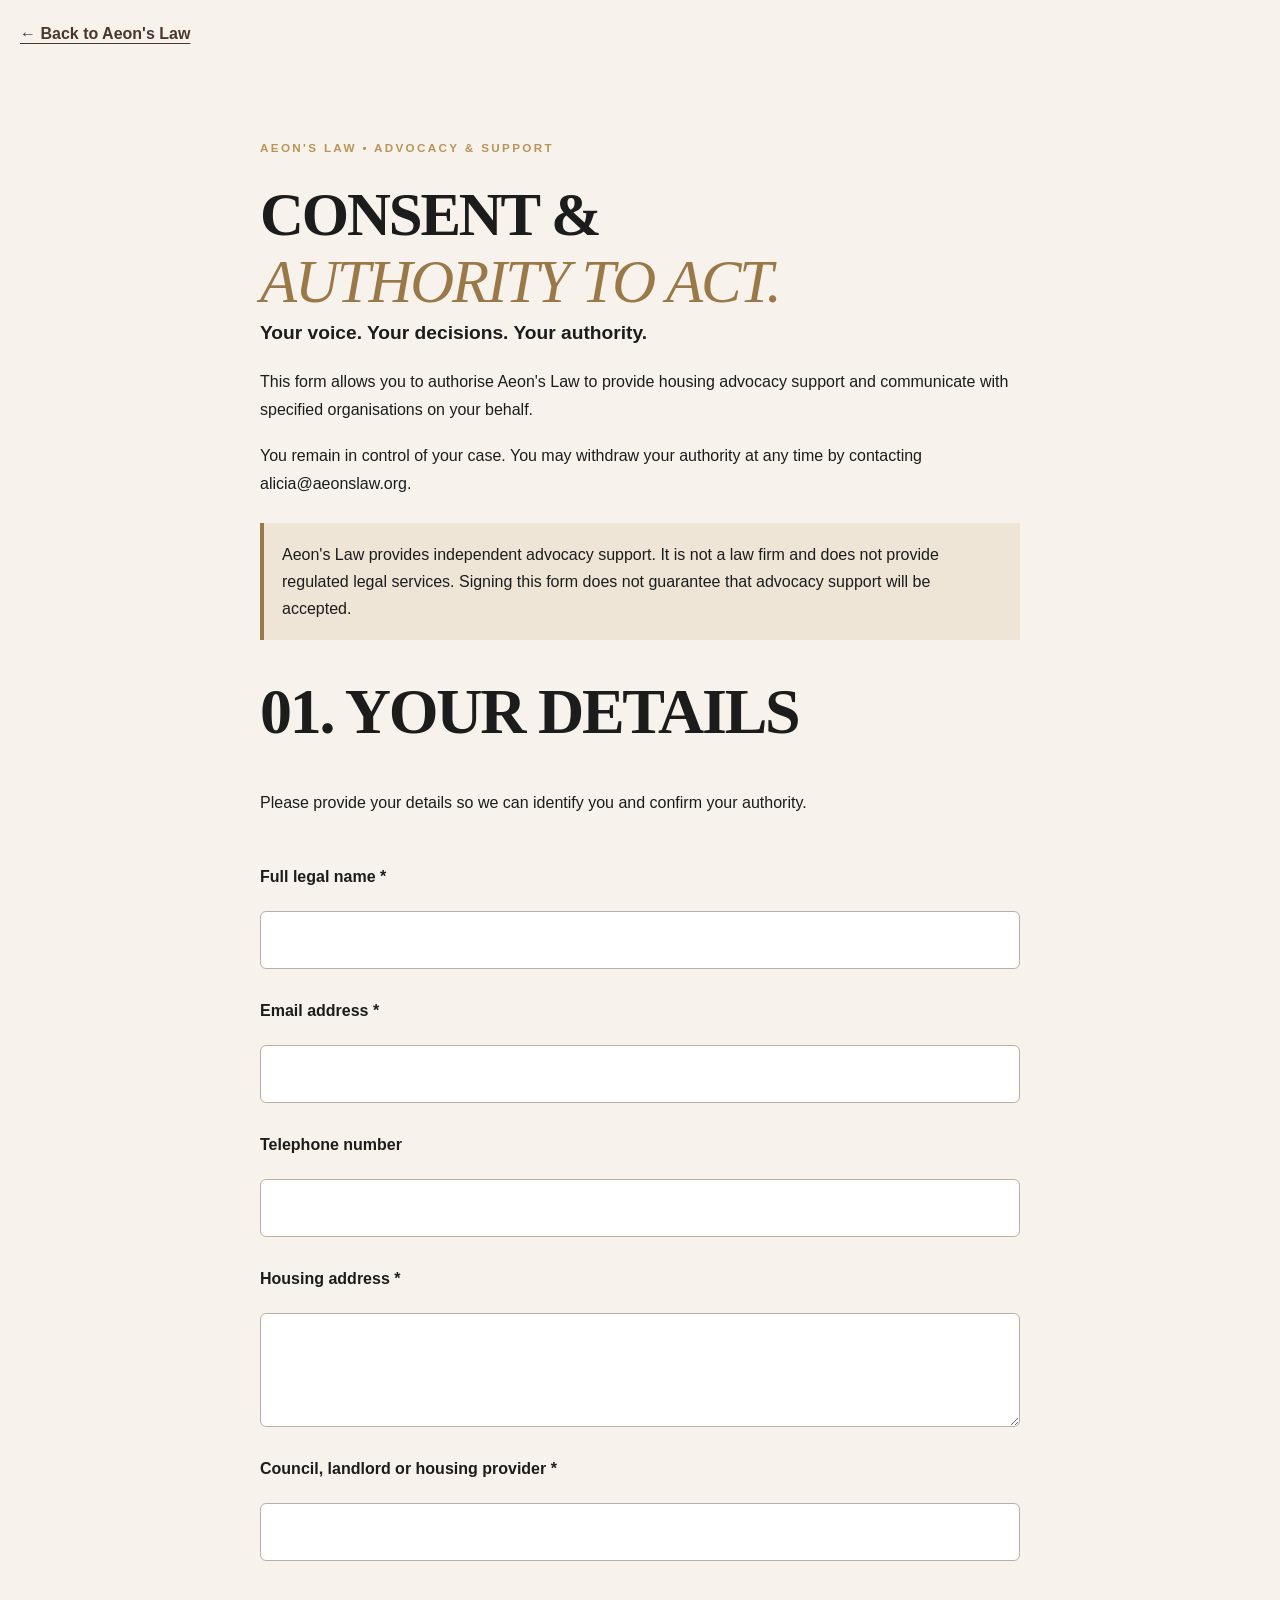
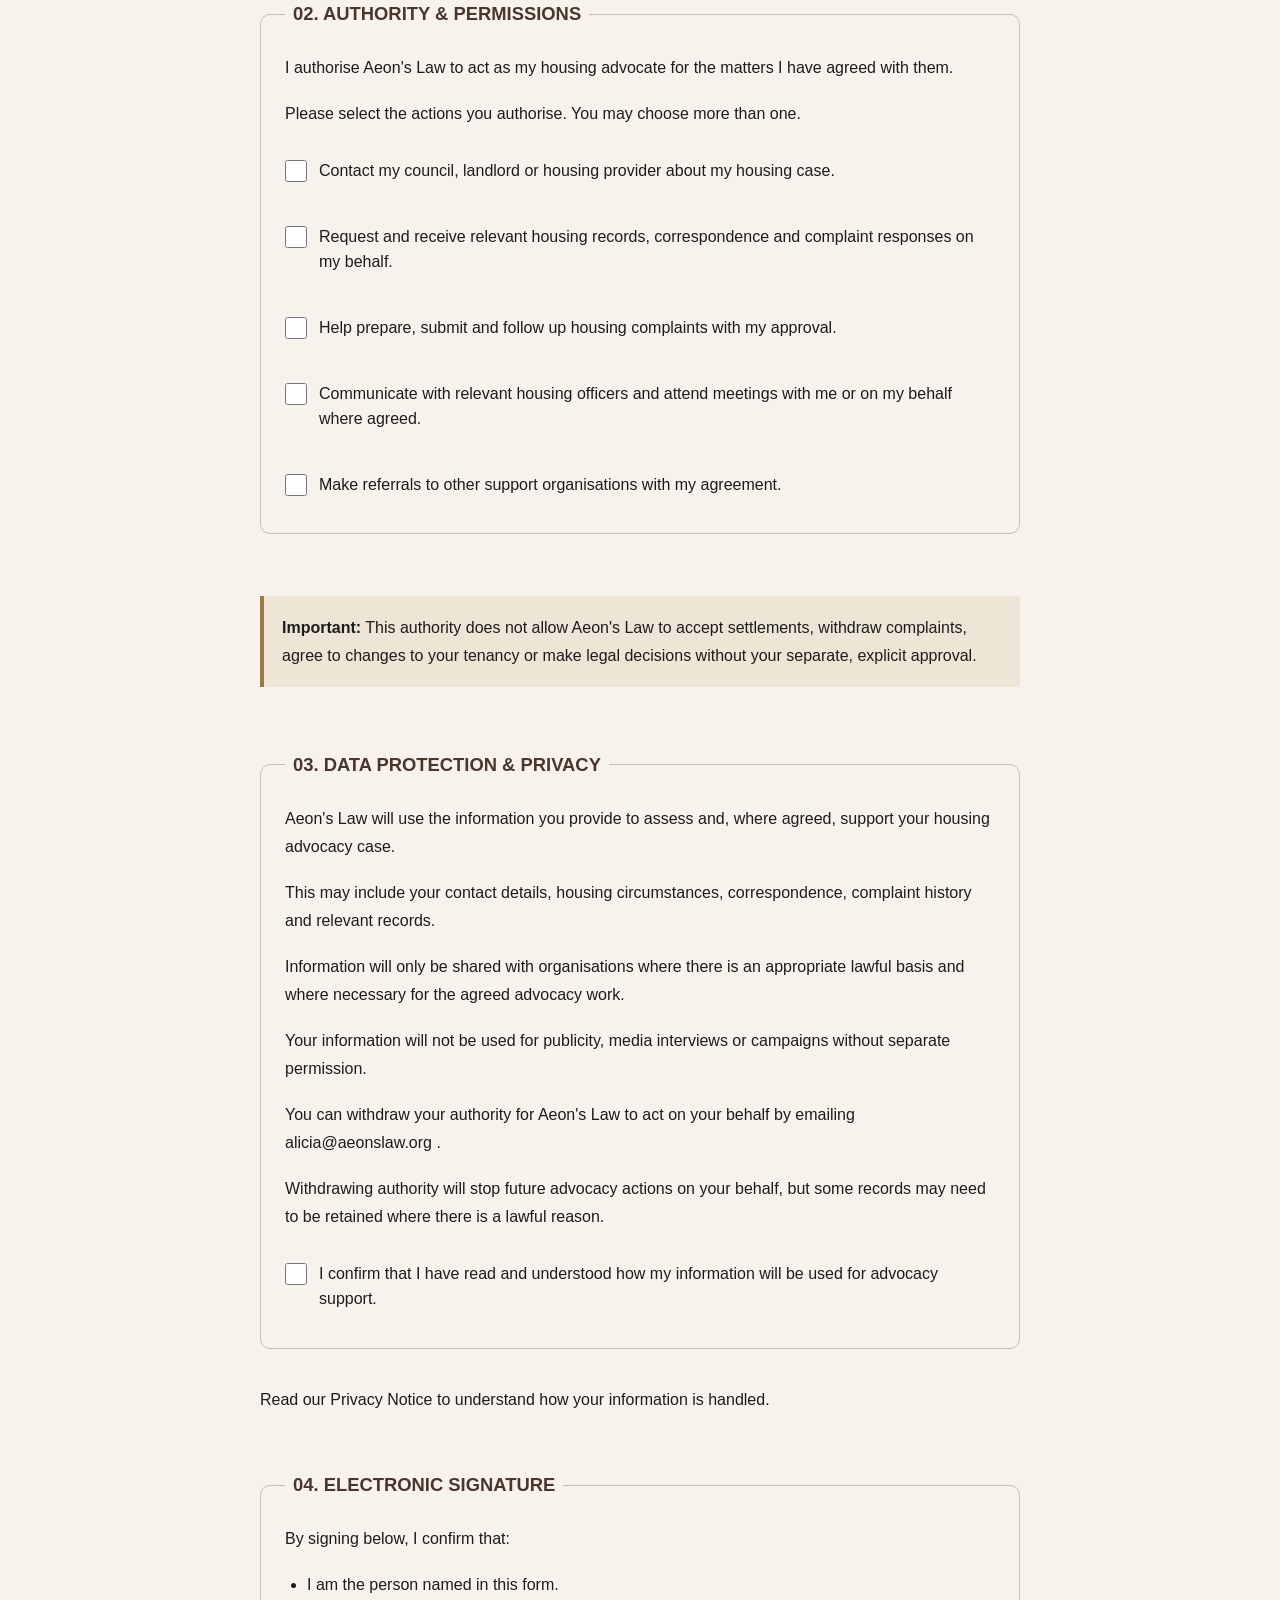
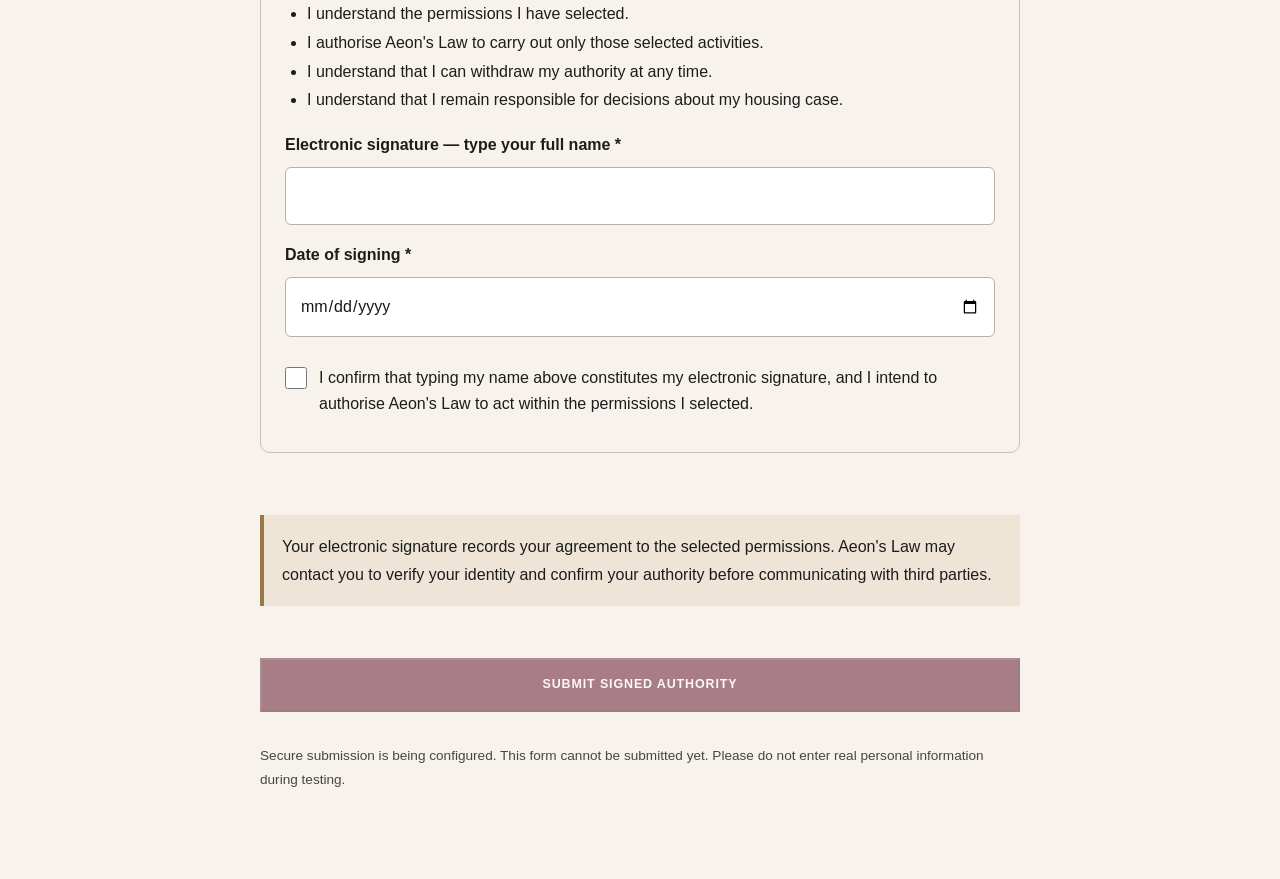
==== advocacy-consent.html @ b7aae3c2 "Add files via upload" ====
<!DOCTYPE html>
<html lang="en">
<head>
  <meta charset="UTF-8">
  <meta name="viewport"
        content="width=device-width, initial-scale=1.0">

  <title>Advocacy Consent | Aeon's Law</title>

  <link rel="stylesheet" href="style.css">
</head>

<body>

<nav class="consent-navigation">
  <a href="index.html#advocacy">
    ← Back to Aeon's Law
  </a>
</nav>

  <main class="consent-page">

    <section class="section consent-section">
      <div class="container narrow">

        <p class="eyebrow">
          AEON'S LAW • ADVOCACY & SUPPORT
        </p>

        <h1>
          CONSENT &<br>
          <em>AUTHORITY TO ACT.</em>
        </h1>

        <p class="consent-intro">
          Your voice. Your decisions. Your authority.
        </p>

        <p>
          This form allows you to authorise
          Aeon's Law to provide housing advocacy
          support and communicate with specified
          organisations on your behalf.
        </p>

        <p>
          You remain in control of your case.
          You may withdraw your authority at
          any time by contacting
          alicia@aeonslaw.org.
        </p>

        <p class="consent-notice">
          Aeon's Law provides independent advocacy
          support. It is not a law firm and does
          not provide regulated legal services.
          Signing this form does not guarantee
          that advocacy support will be accepted.
        </p>

        
<!-- ADVOCACY CONSENT FORM -->
<form
  class="advocacy-application consent-form"
  id="advocacy-consent-form"
  action="https://formspree.io/f/xoeeoale"
  method="POST"
>


  <h2>01. YOUR DETAILS</h2>

  <p>
    Please provide your details so we can
    identify you and confirm your authority.
  </p>

  <label for="resident-name">
    Full legal name *
  </label>
  <input
    type="text"
    id="resident-name"
    name="residentName"
    autocomplete="name"
    required
  >

  <label for="resident-email">
    Email address *
  </label>
  <input
    type="email"
    id="resident-email"
    name="residentEmail"
    autocomplete="email"
    required
  >

  <label for="resident-phone">
    Telephone number
  </label>
  <input
    type="tel"
    id="resident-phone"
    name="residentPhone"
    autocomplete="tel"
  >

  <label for="resident-address">
    Housing address *
  </label>
  <textarea
    id="resident-address"
    name="residentAddress"
    rows="3"
    autocomplete="street-address"
    required
  ></textarea>

  <label for="housing-organisation">
    Council, landlord or housing provider *
  </label>
  <input
    type="text"
    id="housing-organisation"
    name="housingOrganisation"
    required
  >

  
<!-- AUTHORITY AND PERMISSIONS -->

<fieldset class="consent-permissions">
  <legend>02. AUTHORITY & PERMISSIONS</legend>

  <p>
    I authorise Aeon's Law to act as my
    housing advocate for the matters I have
    agreed with them.
  </p>

  <p>
    Please select the actions you authorise.
    You may choose more than one.
  </p>

  <label class="consent-label">
    <input type="checkbox"
           name="permissions"
           value="contact">
    Contact my council, landlord or housing
    provider about my housing case.
  </label>

  <label class="consent-label">
    <input type="checkbox"
           name="permissions"
           value="records">
    Request and receive relevant housing
    records, correspondence and complaint
    responses on my behalf.
  </label>

  <label class="consent-label">
    <input type="checkbox"
           name="permissions"
           value="complaints">
    Help prepare, submit and follow up
    housing complaints with my approval.
  </label>

  <label class="consent-label">
    <input type="checkbox"
           name="permissions"
           value="meetings">
    Communicate with relevant housing
    officers and attend meetings with me
    or on my behalf where agreed.
  </label>

  <label class="consent-label">
    <input type="checkbox"
           name="permissions"
           value="referrals">
    Make referrals to other support
    organisations with my agreement.
  </label>
</fieldset>

<p class="consent-notice">
  <strong>Important:</strong> This authority does
  not allow Aeon's Law to accept settlements,
  withdraw complaints, agree to changes to
  your tenancy or make legal decisions
  without your separate, explicit approval.
</p>


<!-- DATA PROTECTION -->

<fieldset class="consent-data">
  <legend>03. DATA PROTECTION & PRIVACY</legend>

  <p>
    Aeon's Law will use the information you
    provide to assess and, where agreed,
    support your housing advocacy case.
  </p>

  <p>
    This may include your contact details,
    housing circumstances, correspondence,
    complaint history and relevant records.
  </p>

  <p>
    Information will only be shared with
    organisations where there is an
    appropriate lawful basis and where
    necessary for the agreed advocacy work.
  </p>

  <p>
    Your information will not be used for
    publicity, media interviews or campaigns
    without separate permission.
  </p>

  <p>
    You can withdraw your authority for
    Aeon's Law to act on your behalf by
    emailing
    <a href="mailto:alicia@aeonslaw.org">
      alicia@aeonslaw.org
    </a>.
  </p>

  <p>
    Withdrawing authority will stop future
    advocacy actions on your behalf, but
    some records may need to be retained
    where there is a lawful reason.
  </p>

  <label class="consent-label">
    <input
      type="checkbox"
      name="privacyAcknowledgement"
      value="yes"
      required
    >
    I confirm that I have read and
    understood how my information will
    be used for advocacy support.
  </label>

</fieldset>

<p>
  Read our
  <a href="privacy.html">Privacy Notice</a>
  to understand how your information
  is handled.
</p>
<!-- ELECTRONIC SIGNATURE -->

<fieldset class="consent-signature">
  <legend>04. ELECTRONIC SIGNATURE</legend>

  <p>
    By signing below, I confirm that:
  </p>

  <ul>
    <li>I am the person named in this form.</li>
    <li>I understand the permissions I have selected.</li>
    <li>I authorise Aeon's Law to carry out
        only those selected activities.</li>
    <li>I understand that I can withdraw
        my authority at any time.</li>
    <li>I understand that I remain responsible
        for decisions about my housing case.</li>
  </ul>

  <label for="signature-name">
    Electronic signature — type your full name *
  </label>

  <input
    type="text"
    id="signature-name"
    name="electronicSignature"
    autocomplete="name"
    required
  >

  <label for="signature-date">
    Date of signing *
  </label>

  <input
    type="date"
    id="signature-date"
    name="signatureDate"
    required
  >

  <label class="consent-label">
    <input
      type="checkbox"
      name="signatureDeclaration"
      value="agreed"
      required
    >
    I confirm that typing my name above
    constitutes my electronic signature,
    and I intend to authorise Aeon's Law
    to act within the permissions I selected.
  </label>

  <input
    type="hidden"
    name="consentVersion"
    value="1.0"
  >

</fieldset>

<p class="consent-notice">
  Your electronic signature records your
  agreement to the selected permissions.
  Aeon's Law may contact you to verify
  your identity and confirm your authority
  before communicating with third parties.
</p>

<button
  type="submit"
  class="button button-primary"
  disabled
>
  SUBMIT SIGNED AUTHORITY
</button>

<p class="small-note">
  Secure submission is being configured.
  This form cannot be submitted yet.
  Please do not enter real personal
  information during testing.
</p>




</form>


      </div>
    </section>

  </main>

</body>
</html>
---- style.css ----
/* AEON'S LAW — COMPLETE STYLESHEET */

:root {
  --black: #171717;
  --charcoal: #262322;
  --burgundy: #681e35;
  --burgundy-dark: #421324;
  --gold: #b99459;
  --cream: #faf6f0;
  --ivory: #fffaf5;
  --beige: #eee5da;
  --white: #ffffff;
  --grey: #68615d;
  --serif: Georgia, "Times New Roman", serif;
  --sans: Arial, Helvetica, sans-serif;
  --container: 1200px;
}

* { margin: 0; padding: 0; box-sizing: border-box; }

html {
  scroll-behavior: smooth;
  scroll-padding-top: 85px;
}

body {
  background: var(--ivory);
  color: var(--black);
  font-family: var(--sans);
  font-size: 16px;
  line-height: 1.75;
  overflow-x: hidden;
}

img { display: block; max-width: 100%; height: auto; }
a { color: inherit; text-decoration: none; }
button { font: inherit; }

h1, h2, h3, blockquote {
  font-family: var(--serif);
  line-height: 1.15;
}

h1, h2 { letter-spacing: -0.035em; }

h2 {
  font-size: clamp(2.3rem, 5vw, 4.7rem);
  margin-bottom: 28px;
}

h3 { font-size: clamp(1.4rem, 2vw, 1.9rem); }

h1 em, h2 em {
  color: var(--burgundy);
  font-weight: 400;
}

p { margin-bottom: 18px; }

::selection { background: var(--burgundy); color: white; }

:focus-visible {
  outline: 3px solid var(--gold);
  outline-offset: 4px;
}

.skip-link {
  position: absolute;
  top: -100px;
  left: 20px;
  z-index: 9999;
  background: white;
  color: black;
  padding: 12px 20px;
}

.skip-link:focus { top: 10px; }

.container {
  width: min(90%, var(--container));
  margin-inline: auto;
}

.narrow { max-width: 800px; }
.section { padding: 110px 0; }

.section-intro {
  max-width: 760px;
  font-size: 1.12rem;
  line-height: 1.9;
  margin-bottom: 45px;
}

.eyebrow {
  font-family: var(--sans);
  font-size: 0.73rem;
  font-weight: 700;
  letter-spacing: 0.2em;
  text-transform: uppercase;
  color: var(--gold);
  margin-bottom: 24px;
}

.eyebrow.dark { color: var(--burgundy); }

.small-note {
  font-size: 0.85rem;
  opacity: 0.8;
  margin-top: 20px;
}

/* NAVIGATION */

.site-header {
  position: sticky;
  top: 0;
  z-index: 1000;
  background: var(--black);
  color: white;
  border-bottom: 1px solid rgba(255,255,255,0.12);
}

.nav {
  min-height: 82px;
  display: flex;
  align-items: center;
  justify-content: space-between;
  gap: 30px;
}

.nav-brand {
  font-family: var(--serif);
  font-size: 1.5rem;
  font-weight: 700;
  white-space: nowrap;
  color: white;
}

.nav-brand:hover { color: var(--gold); }

.nav-links {
  display: flex;
  align-items: center;
  gap: 23px;
}

.nav-links a {
  font-size: 0.77rem;
  font-weight: 600;
  letter-spacing: 0.035em;
}

.nav-links a:hover { color: var(--gold); }

.nav-links .nav-contact {
  background: var(--burgundy);
  color: white;
  padding: 12px 17px;
}

.menu-toggle {
  display: none;
  border: 1px solid rgba(255,255,255,0.4);
  background: transparent;
  color: white;
  padding: 9px 16px;
  cursor: pointer;
}

/* BUTTONS */

.button-row {
  display: flex;
  flex-wrap: wrap;
  gap: 14px;
  align-items: center;
  margin-top: 30px;
}

.button {
  display: inline-flex;
  align-items: center;
  justify-content: center;
  text-align: center;
  min-height: 49px;
  padding: 15px 25px;
  font-size: 0.78rem;
  font-weight: 700;
  letter-spacing: 0.07em;
  text-transform: uppercase;
  line-height: 1.5;
  transition: background .25s, color .25s, transform .25s;
}

.button:hover { transform: translateY(-2px); }
.button-primary { background: var(--burgundy); color: white; }
.button-primary:hover { background: var(--burgundy-dark); }
.button-outline { border: 1px solid white; color: white; }
.button-outline:hover { background: white; color: var(--black); }
.button-dark { background: var(--black); color: white; }
.button-dark:hover { background: var(--burgundy); }

.text-link {
  display: inline-block;
  color: var(--burgundy);
  border-bottom: 1px solid currentColor;
  font-weight: 700;
  padding-bottom: 4px;
  margin-top: 15px;
}

/* HERO */

.hero {
  position: relative;
  min-height: calc(100svh - 82px);
  display: flex;
  align-items: center;
  isolation: isolate;
  overflow: hidden;
  background: var(--black);
  color: white;
}

.hero-image {
  position: absolute;
  inset: 0;
  z-index: -3;
  background-image: url("./images/SHELTER_WINTER_CAMPAIGN_2026_11.jpeg");
  background-position: center 38%;
  background-size: cover;
  background-repeat: no-repeat;
}

.hero-overlay {
  position: absolute;
  inset: 0;
  z-index: -2;
  background: linear-gradient(90deg,
    rgba(0,0,0,.88),
    rgba(0,0,0,.73) 40%,
    rgba(0,0,0,.35));
}

.hero-content {
  position: relative;
  padding-top: 90px;
  padding-bottom: 110px;
}

.hero h1 {
  font-size: clamp(3.2rem, 8vw, 7.7rem);
  max-width: 1050px;
  line-height: .99;
  margin-bottom: 32px;
}

.hero h1 em { color: #e1b9c6; }

.hero-subtitle {
  max-width: 570px;
  font-size: 1.07rem;
  line-height: 1.8;
  color: rgba(255,255,255,.91);
}

.hero-bottom {
  position: absolute;
  bottom: 0;
  left: 0;
  right: 0;
  padding: 17px 5%;
  background: rgba(0,0,0,.42);
  border-top: 1px solid rgba(255,255,255,.18);
  text-align: center;
  font-size: .67rem;
  letter-spacing: .2em;
  font-weight: 700;
}

/* STATEMENT */

.statement-section {
  padding: 125px 0;
  text-align: center;
  background: var(--beige);
}

.statement-section h2 {
  font-size: clamp(2.6rem, 6vw, 5.7rem);
}

.statement-section p:last-child {
  max-width: 650px;
  margin: 0 auto;
  font-size: 1.12rem;
}

/* SPLIT SECTIONS */

.split-section {
  display: grid;
  grid-template-columns: 1fr 1fr;
  align-items: center;
  gap: clamp(35px, 6vw, 95px);
}

.image-column img {
  width: 100%;
  height: 620px;
  object-fit: cover;
}

#story .image-column img {
  object-fit: contain;
  background: var(--beige);
}

.content-column p { max-width: 570px; }
.content-column h2 { margin-bottom: 35px; }

/* JOURNEY */

.family-section { background: var(--cream); }

.journey-gallery {
  display: grid;
  grid-template-columns: 1fr 1fr;
  gap: 25px;
  margin-top: 45px;
}

.journey-photo img {
  width: 100%;
  height: 420px;
  object-fit: cover;
}

.journey-photo figcaption,
.alison-grid figcaption {
  font-size: .8rem;
  color: var(--grey);
  padding-top: 13px;
}

/* MISSION */

.mission-section {
  background: var(--black);
  color: white;
}

.mission-section h2 em { color: #d8a5b4; }

.mission-intro {
  max-width: 760px;
  font-size: 1.13rem;
  color: rgba(255,255,255,.83);
}

.three-grid {
  display: grid;
  grid-template-columns: repeat(3, 1fr);
  gap: 22px;
  margin-top: 55px;
}

.mission-card {
  padding: 38px 30px;
  background: #242020;
  border-top: 3px solid var(--gold);
  min-height: 285px;
}

.mission-card span {
  display: block;
  color: var(--gold);
  font-size: .72rem;
  letter-spacing: .15em;
  margin-bottom: 27px;
}

.mission-card h3 { margin-bottom: 20px; }

.mission-card p {
  color: rgba(255,255,255,.77);
  font-size: .96rem;
}

/* PRIORITIES */

.priority-list {
  margin-top: 55px;
  border-top: 1px solid #d8d0c9;
}

.priority {
  display: grid;
  grid-template-columns: 95px 1fr;
  gap: 30px;
  padding: 30px 0;
  border-bottom: 1px solid #d8d0c9;
}

.priority > span {
  font-family: var(--serif);
  font-size: 2.7rem;
  color: var(--burgundy);
  line-height: 1;
}

.priority h3 { margin-bottom: 12px; }

.priority p {
  max-width: 730px;
  margin-bottom: 0;
  color: var(--grey);
}

/* PARLIAMENT */

.parliament-section {
  background: var(--burgundy-dark);
  color: white;
}

.parliament-section h2 em { color: #e3b7c6; }

.parliament-section .content-column p {
  color: rgba(255,255,255,.86);
}

.parliament-visual {
  min-height: 350px;
  display: flex;
  align-items: center;
  justify-content: center;
  background: transparent;
}

.parliament-visual img {
  width: 100%;
  max-width: 390px;
  height: auto;
  object-fit: contain;
  mix-blend-mode: normal;
}

/* CAMPAIGNS */

.campaign-section { background: var(--cream); }

.campaign-grid {
  display: grid;
  grid-template-columns: repeat(2, 1fr);
  gap: 28px;
}

.campaign-card {
  background: white;
  overflow: hidden;
}

.campaign-card > img {
  width: 100%;
  height: 350px;
  object-fit: cover;
}

.campaign-card > div { padding: 32px; }
.campaign-card h3 { margin-bottom: 17px; }

.campaign-card a {
  display: inline-block;
  color: var(--burgundy);
  font-weight: 700;
  border-bottom: 1px solid currentColor;
  margin-top: 12px;
}

/* SHELTER WINTER */

.winter-section {
  background: var(--black);
  color: white;
}

.winter-section h2 em { color: #d8a5b4; }

.winter-intro {
  max-width: 760px;
  color: rgba(255,255,255,.85);
  font-size: 1.1rem;
}

.winter-gallery {
  display: grid;
  grid-template-columns: repeat(3, minmax(0, 1fr));
  gap: 14px;
  margin-top: 55px;
}

.winter-photo {
  aspect-ratio: 4 / 5;
  overflow: hidden;
  background: #332e2c;
}

.winter-photo img {
  width: 100%;
  height: 100%;
  object-fit: cover;
  object-position: center;
  transition: transform .5s ease;
}

.winter-photo:hover img { transform: scale(1.035); }

.photo-credit {
  margin-top: 20px;
  font-size: .8rem;
  color: rgba(255,255,255,.65);
}

/* FAMILY */

.family-grid {
  display: grid;
  grid-template-columns: 1.15fr .85fr;
  gap: 60px;
  align-items: center;
  margin-top: 45px;
}

.family-grid > img {
  width: 100%;
  height: 570px;
  object-fit: cover;
  object-position: center top;
}

.family-quote blockquote {
  font-size: clamp(1.8rem, 3vw, 3rem);
  color: var(--burgundy);
  line-height: 1.35;
  margin-bottom: 35px;
}

.family-quote p { color: var(--grey); }

/* MURAL AND FOUNDER */

.mural-section { background: var(--beige); }
.mural-section .image-column img { object-position: center top; }
.founder-section { background: var(--ivory); }
.founder-section .image-column img { object-position: center 25%; }

/* ALISON */

.alison-section { background: var(--cream); }

.alison-grid {
  display: grid;
  grid-template-columns: 1fr 1fr;
  gap: 25px;
  margin: 45px 0 35px;
}

.alison-grid img {
  width: 100%;
  height: 430px;
  object-fit: cover;
  background: var(--beige);
}

/* ITV */

.itv-section { background: var(--beige); }

.itv-video {
  width: 100%;
  max-width: 950px;
  margin: 35px auto;
  background: #111;
  overflow: hidden;
}

.itv-video video {
  display: block;
  width: 100%;
  aspect-ratio: 16 / 9;
  height: auto;
  object-fit: contain;
  background: #111;
}

/* MEDIA */

.media-grid {
  display: grid;
  grid-template-columns: repeat(3, minmax(0, 1fr));
  gap: 20px;
  margin-top: 45px;
}

.media-grid a {
  display: block;
  background: var(--cream);
  padding: 35px 27px;
  border-top: 3px solid var(--burgundy);
  transition: transform .25s, background .25s;
}

.media-grid a:hover {
  background: var(--beige);
  transform: translateY(-4px);
}

.media-grid span {
  display: block;
  color: var(--burgundy);
  font-size: .72rem;
  font-weight: 700;
  letter-spacing: .15em;
  margin-bottom: 24px;
}

.media-grid h3 {
  font-size: 1.45rem;
  margin-bottom: 25px;
}

.media-grid p {
  font-size: .82rem;
  font-weight: 700;
  margin-bottom: 0;
}

/* PETITION */

.petition-section {
  background: var(--beige);
  text-align: center;
}

.petition-section .button { margin-top: 25px; }

/* SHOP */

.shop-section {
  background: var(--burgundy);
  color: white;
  text-align: center;
}

.shop-section h2 em { color: #e8becb; }

.shop-section p:not(.eyebrow) {
  max-width: 600px;
  margin-inline: auto;
}

.shop-section .button-primary {
  background: white;
  color: var(--burgundy);
  margin-top: 20px;
}

/* CONTACT */

.contact-section {
  background: var(--black);
  color: white;
  text-align: center;
}

.contact-section h2 em { color: #e8becb; }

.contact-section p:not(.eyebrow) {
  max-width: 650px;
  margin-inline: auto;
}

.contact-email {
  margin-top: 25px;
  color: var(--gold);
  overflow-wrap: anywhere;
}

.contact-section .button-row {
  justify-content: center;
}

.contact-section .text-link {
  color: white;
  border-color: var(--gold);
}

/* FOOTER */

.site-footer {
  background: #101010;
  color: white;
  padding-top: 75px;
}

.footer-grid {
  display: grid;
  grid-template-columns: 2fr 1fr 1fr;
  gap: 60px;
  padding-bottom: 65px;
}

.footer-brand h2 {
  font-size: 2rem;
  margin-bottom: 20px;
}

.footer-brand p {
  color: rgba(255,255,255,.65);
  font-size: .9rem;
}

.footer-links {
  display: flex;
  flex-direction: column;
  align-items: flex-start;
  gap: 12px;
}

.footer-links h3 {
  font-family: var(--sans);
  font-size: .8rem;
  text-transform: uppercase;
  letter-spacing: .14em;
  color: var(--gold);
  margin-bottom: 10px;
}

.footer-links a {
  font-size: .9rem;
  color: rgba(255,255,255,.75);
}

.footer-links a:hover { color: var(--gold); }

.footer-bottom {
  display: flex;
  justify-content: space-between;
  gap: 25px;
  padding-top: 25px;
  padding-bottom: 25px;
  border-top: 1px solid rgba(255,255,255,.15);
}

.footer-bottom p {
  font-size: .78rem;
  color: rgba(255,255,255,.6);
  margin-bottom: 0;
}

/* TABLET */

@media (max-width: 1000px) {
  .nav { min-height: 72px; }
  .menu-toggle { display: block; }

  .nav-links {
    display: none;
    position: absolute;
    top: 100%;
    left: 0;
    right: 0;
    background: var(--black);
    flex-direction: column;
    align-items: stretch;
    gap: 0;
    padding: 15px 5% 25px;
    border-top: 1px solid rgba(255,255,255,.15);
  }

  .nav-links.open { display: flex; }

  .nav-links a {
    padding: 14px 5px;
    border-bottom: 1px solid rgba(255,255,255,.1);
  }

  .split-section { gap: 40px; }
  .image-column img { height: 510px; }
  .three-grid { gap: 14px; }
  .mission-card { padding: 28px 22px; }
  .family-grid { gap: 35px; }
  .media-grid { grid-template-columns: repeat(2, 1fr); }
}

/* MOBILE */

@media (max-width: 700px) {
  html { scroll-padding-top: 70px; }
  .section { padding: 70px 0; }

  h2 {
    font-size: clamp(2rem, 9vw, 3.2rem);
    overflow-wrap: break-word;
  }

  .nav-brand { font-size: 1.3rem; }

  .hero { min-height: calc(100svh - 72px); }
  .hero-image { background-position: 58% center; }

  .hero-overlay {
    background: linear-gradient(180deg,
      rgba(0,0,0,.55),
      rgba(0,0,0,.72) 45%,
      rgba(0,0,0,.91));
  }

  .hero-content {
    padding-top: 85px;
    padding-bottom: 105px;
  }

  .hero h1 {
    font-size: clamp(2.8rem, 12vw, 5rem);
    line-height: 1.02;
  }

  .hero-subtitle { font-size: .95rem; }

  .hero-bottom {
    font-size: .56rem;
    letter-spacing: .1em;
    padding: 15px;
  }

  .statement-section { padding: 80px 0; }
  .statement-section h2 { font-size: clamp(2.1rem, 9vw, 3.5rem); }

  .split-section { grid-template-columns: 1fr; gap: 35px; }

  .image-column img {
    height: auto;
    max-height: 580px;
  }

  .journey-gallery { grid-template-columns: 1fr; gap: 30px; }
  .journey-photo img { height: auto; max-height: 480px; }

  .three-grid { grid-template-columns: 1fr; gap: 15px; }
  .mission-card { min-height: auto; padding: 30px; }

  .priority { grid-template-columns: 50px 1fr; gap: 15px; }
  .priority > span { font-size: 1.9rem; }
  .priority h3 { font-size: 1.3rem; }

  .campaign-grid { grid-template-columns: 1fr; }
  .campaign-card > img { height: 300px; }

  .winter-gallery {
    grid-template-columns: repeat(2, minmax(0, 1fr));
    gap: 10px;
  }

  .family-grid { grid-template-columns: 1fr; gap: 30px; }
  .family-grid > img { height: auto; max-height: 550px; }

  .alison-grid { grid-template-columns: 1fr; }
  .alison-grid img { height: auto; max-height: 520px; }

  .media-grid { grid-template-columns: 1fr; }

  .footer-grid { grid-template-columns: 1fr; gap: 35px; }
  .footer-bottom { flex-direction: column; gap: 10px; }

  .button-row { align-items: stretch; }
  .button { width: 100%; }

  .eyebrow { font-size: .66rem; letter-spacing: .14em; }
}

@media (max-width: 380px) {
  .hero h1 { font-size: 2.55rem; }
  .nav-brand { font-size: 1.1rem; }
  .winter-gallery { grid-template-columns: 1fr; }
}

@media (prefers-reduced-motion: reduce) {
  html { scroll-behavior: auto; }

  *, *::before, *::after {
    transition-duration: .01ms !important;
    animation-duration: .01ms !important;
  }
}

/* SHELTER WALK FOR HOME */

.walk-section {
  background: #171717;
  color: #ffffff;
  text-align: center;
  padding: 90px 20px;
}

.walk-section h2 {
  font-size: clamp(2rem, 5vw, 3.5rem);
  line-height: 1.15;
  margin-bottom: 30px;
}

.walk-section h2 em {
  color: #e9c9a4;
}

.walk-section p {
  max-width: 680px;
  margin: 0 auto 22px;
  line-height: 1.8;
}

.walk-section .button-row {
  justify-content: center;
  margin-top: 35px;
}

.walk-section .small-note {
  margin-top: 20px;
  font-size: 0.85rem;
  opacity: 0.75;
}

/* WALK FOR HOME IMAGES */

.walk-gallery {
  display: grid;
  grid-template-columns: repeat(2, minmax(0, 1fr));
  gap: 20px;
  margin-bottom: 40px;
}

.walk-gallery img {
  width: 100%;
  height: 240px;
  object-fit: contain;
  border-radius: 8px;
}

@media (max-width: 600px) {
  .walk-gallery {
    grid-template-columns: 1fr;
  }

  .walk-gallery img {
    height: auto;
  }
}


/* ADVOCACY AND SUPPORT */

.advocacy-section {
  background: #171717;
  color: #ffffff;
  padding: 90px 20px;
}

.advocacy-section h2 em {
  color: #d9be91;
}

.advocacy-intro {
  max-width: 720px;
  line-height: 1.8;
  margin-bottom: 35px;
}

.advocacy-grid {
  display: grid;
  grid-template-columns: repeat(2, minmax(0, 1fr));
  gap: 24px;
  margin: 35px 0;
}

.advocacy-card {
  padding: 30px;
  border: 1px solid #66583f;
  border-radius: 8px;
  background: #222222;
}

.advocacy-card span {
  color: #d9be91;
  font-size: 0.8rem;
  letter-spacing: 1px;
}

.advocacy-card h3 {
  margin: 18px 0;
}

.advocacy-card p {
  line-height: 1.7;
}

.advocacy-note {
  font-size: 0.9rem;
  line-height: 1.7;
  margin-bottom: 25px;
}

@media (max-width: 650px) {
  .advocacy-grid {
    grid-template-columns: 1fr;
  }

  .advocacy-section {
    padding: 60px 20px;
  }
}

/* AEON'S LAW — ADVOCACY APPLICATION FORM */

.advocacy-form-section {
  background: #f7f3ec;
  color: #171717;
  padding: 80px 20px;
}

.advocacy-form-section h2 em {
  color: #9a7848;
}

.advocacy-application {
  display: flex;
  flex-direction: column;
  gap: 12px;
  margin-top: 35px;
}

.advocacy-application label {
  font-weight: 600;
  margin-top: 12px;
}

.advocacy-application input:not([type="checkbox"]),
.advocacy-application select,
.advocacy-application textarea {
  width: 100%;
  max-width: 100%;
  box-sizing: border-box;
  padding: 15px;
  border: 1px solid #b9b0a4;
  border-radius: 6px;
  background: #fff;
  color: #171717;
  font: inherit;
  font-size: 16px;
}

.advocacy-application textarea {
  resize: vertical;
}

.advocacy-application input:focus,
.advocacy-application select:focus,
.advocacy-application textarea:focus {
  outline: 2px solid #9a7848;
  outline-offset: 2px;
}

.advocacy-application .consent-label {
  display: flex;
  align-items: flex-start;
  gap: 12px;
  line-height: 1.6;
  font-weight: 400;
}

.advocacy-application .consent-label input {
  width: 20px;
  height: 20px;
  flex-shrink: 0;
  margin-top: 3px;
}

.advocacy-application button {
  align-self: flex-start;
  margin-top: 15px;
}

.form-guidance {
  font-size: 0.9rem;
  line-height: 1.6;
}

@media (max-width: 650px) {
  .advocacy-form-section {
    padding: 55px 18px;
  }

  .advocacy-application button {
    width: 100%;
  }
}


/* ADVOCACY FORM — MOBILE IMPROVEMENTS */

@media (max-width: 650px) {

  .advocacy-form-section .container {
    width: 100%;
    max-width: 100%;
    box-sizing: border-box;
  }

  .advocacy-form-section h2 {
    font-size: clamp(1.8rem, 8vw, 2.7rem);
    line-height: 1.12;
    overflow-wrap: break-word;
  }

  .advocacy-application {
    gap: 10px;
    width: 100%;
  }

  .advocacy-application input:not([type="checkbox"]),
  .advocacy-application select,
  .advocacy-application textarea {
    min-height: 50px;
    font-size: 16px;
    padding: 14px;
  }

  .advocacy-application textarea {
    min-height: 150px;
  }

  .advocacy-application label {
    font-size: 15px;
    line-height: 1.5;
  }

  .advocacy-application .consent-label {
    padding: 12px 0;
  }

  .advocacy-application button[type="submit"] {
    width: 100%;
    min-height: 54px;
    padding: 15px;
    font-size: 14px;
    white-space: normal;
    text-align: center;
  }
}

/* ==================================
   AEON'S LAW — CONSENT FORM
   ================================== */

.consent-page {
  background: #f7f3ec;
  color: #1c1c1c;
  min-height: 100vh;
}

.consent-section {
  padding: 70px 20px;
}

.consent-section .container {
  width: 100%;
  max-width: 760px;
  margin: 0 auto;
  box-sizing: border-box;
}

.consent-section h1 {
  font-size: clamp(2rem, 6vw, 3.8rem);
  line-height: 1.1;
  overflow-wrap: break-word;
}

.consent-section h1 em {
  color: #9a7848;
}

.consent-intro {
  font-size: 1.2rem;
  font-weight: 600;
}

.consent-notice {
  background: #eee5d7;
  border-left: 4px solid #9a7848;
  padding: 18px;
  margin: 25px 0;
  line-height: 1.7;
}

.consent-form {
  margin-top: 35px;
}

.consent-form fieldset {
  min-width: 0;
  border: 1px solid #c9bfb1;
  border-radius: 10px;
  padding: 24px;
  margin: 25px 0;
}

.consent-form legend {
  font-size: 1.15rem;
  font-weight: 700;
  padding: 0 8px;
  color: #49372c;
}

.consent-form label {
  display: block;
  font-weight: 600;
  margin-top: 16px;
}

.consent-form input:not([type="checkbox"]),
.consent-form select,
.consent-form textarea {
  display: block;
  width: 100%;
  min-height: 50px;
  box-sizing: border-box;
  padding: 14px;
  margin-top: 8px;
  font: inherit;
  font-size: 16px;
  color: #171717;
  background: #fff;
  border: 1px solid #b9b0a4;
  border-radius: 6px;
}

.consent-form textarea {
  min-height: 100px;
  resize: vertical;
}

.consent-form .consent-label {
  display: flex;
  align-items: flex-start;
  gap: 12px;
  padding: 12px 0;
  line-height: 1.6;
  font-weight: 400;
  cursor: pointer;
}

.consent-form .consent-label input {
  width: 22px;
  height: 22px;
  flex-shrink: 0;
  margin: 2px 0 0;
  accent-color: #9a7848;
}

.consent-form ul {
  padding-left: 22px;
  line-height: 1.8;
}

.consent-form input:focus-visible,
.consent-form textarea:focus-visible {
  outline: 3px solid #9a7848;
  outline-offset: 3px;
}

.consent-form button[type="submit"] {
  width: 100%;
  min-height: 54px;
  white-space: normal;
}

.consent-form button:disabled {
  opacity: 0.55;
  cursor: not-allowed;
}

/* MOBILE PHONES */

@media (max-width: 650px) {

  .consent-section {
    padding: 45px 16px;
  }

  .consent-section h1 {
    font-size: clamp(1.9rem, 8vw, 2.7rem);
  }

  .consent-form fieldset {
    padding: 18px 14px;
    margin: 20px 0;
  }

  .consent-form legend {
    font-size: 1rem;
  }

  .consent-form .consent-label {
    padding: 14px 0;
  }

  .consent-form button[type="submit"] {
    font-size: 15px;
    padding: 16px;
  }
}

.consent-navigation {
  background: #f7f3ec;
  padding: 20px;
}

.consent-navigation a {
  color: #49372c;
  font-weight: 600;
  text-decoration: underline;
  text-underline-offset: 4px;
}
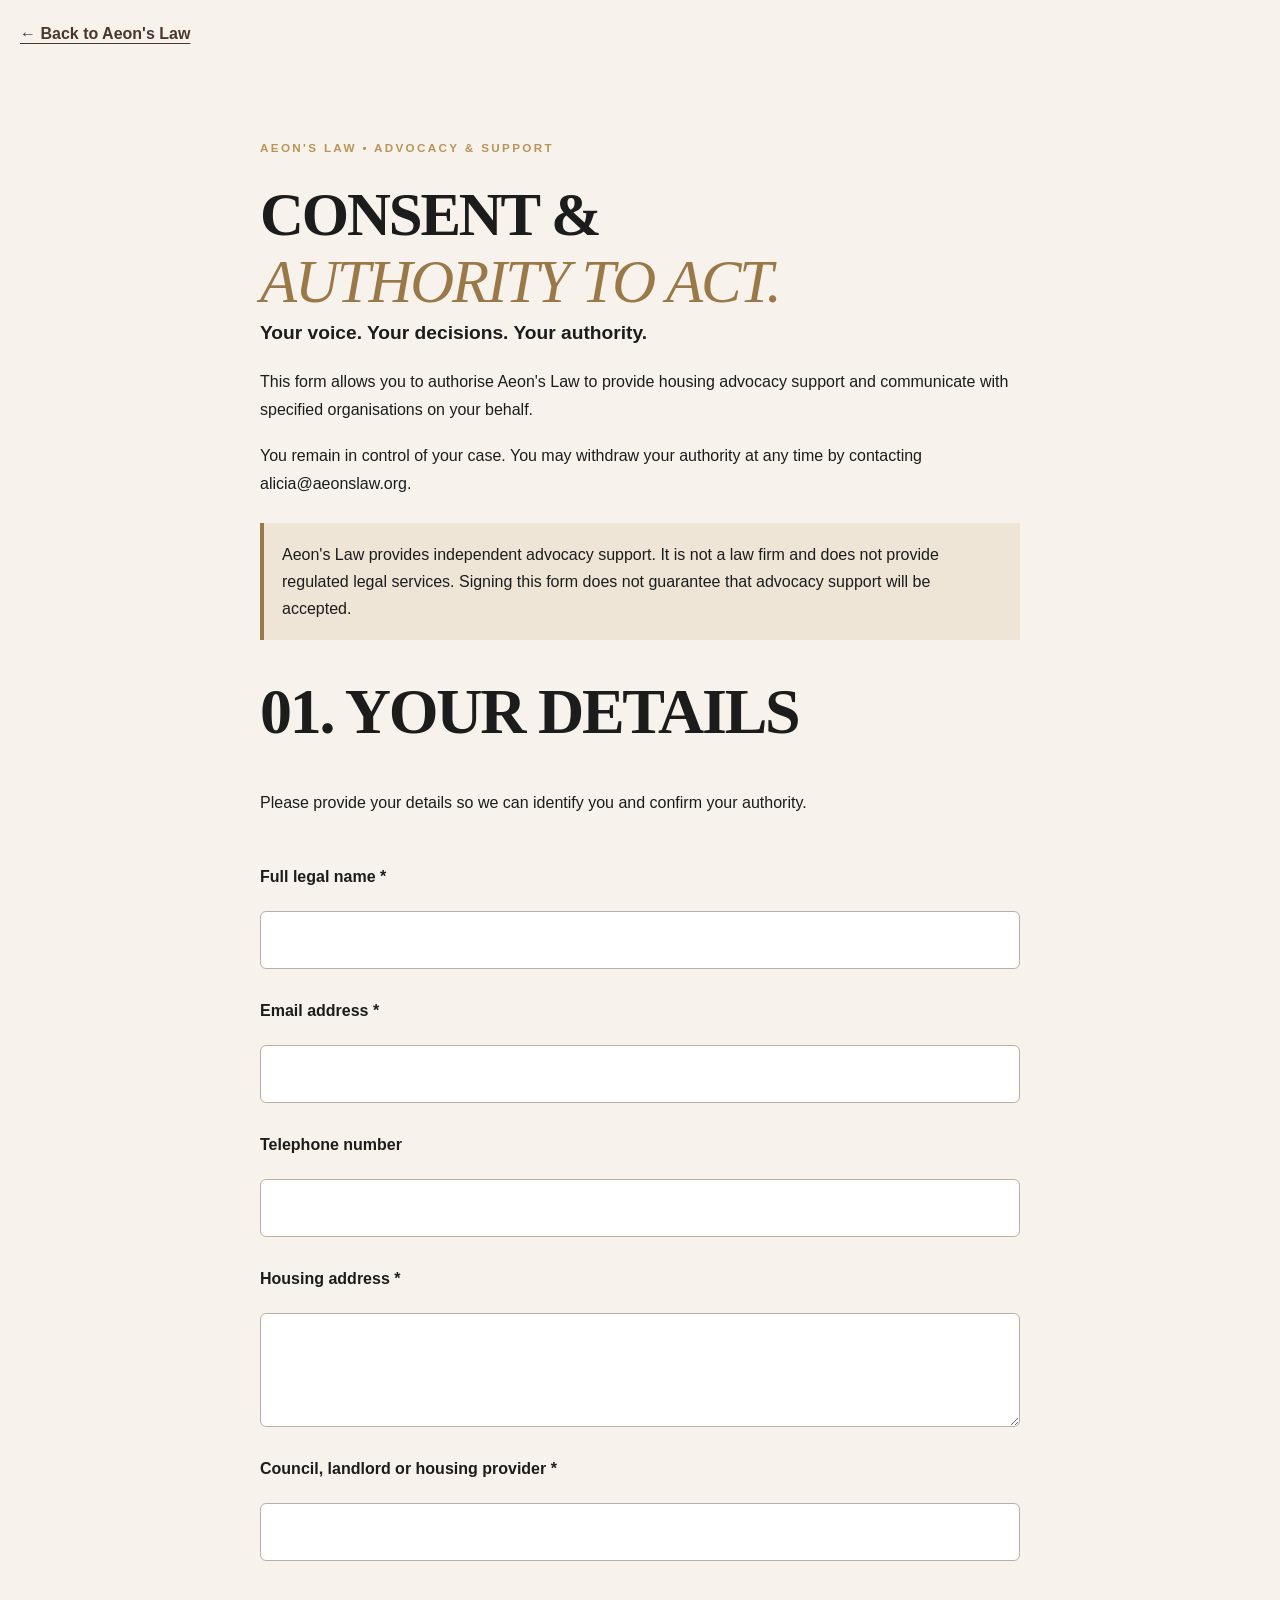
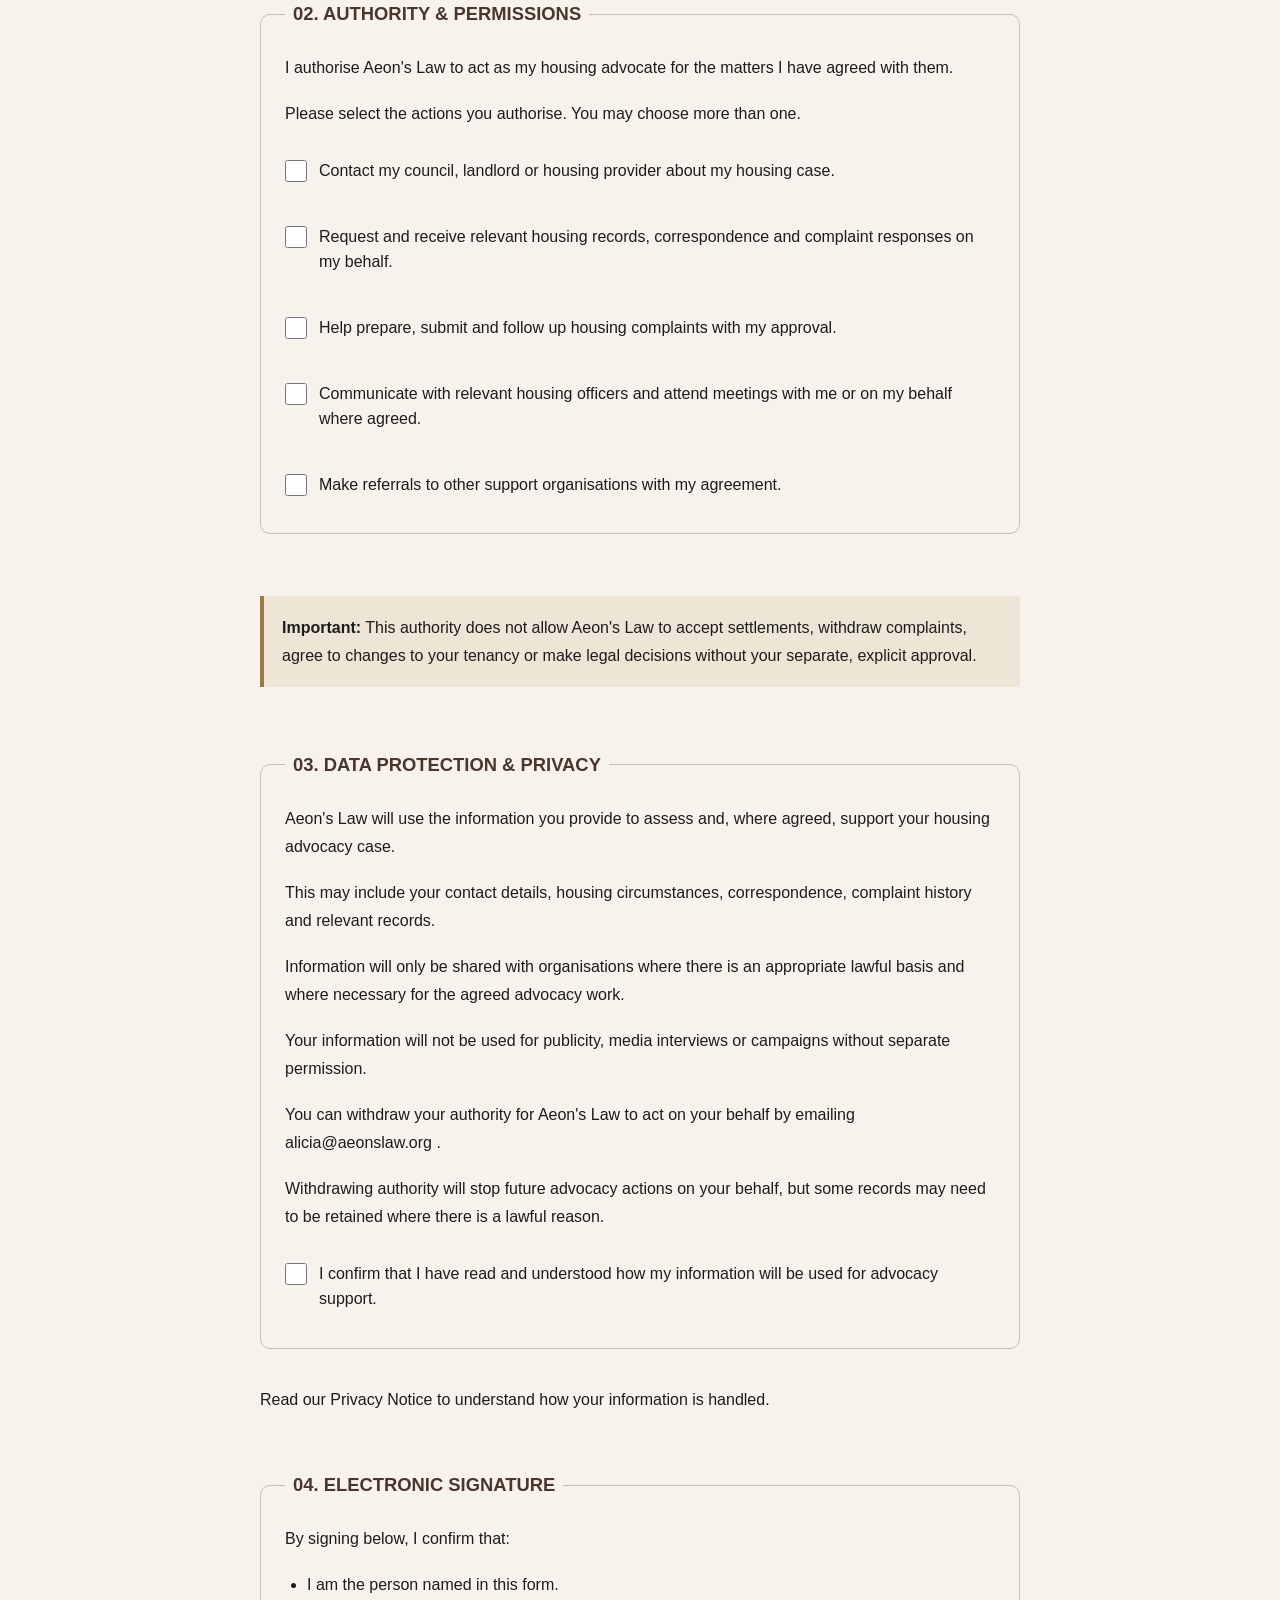
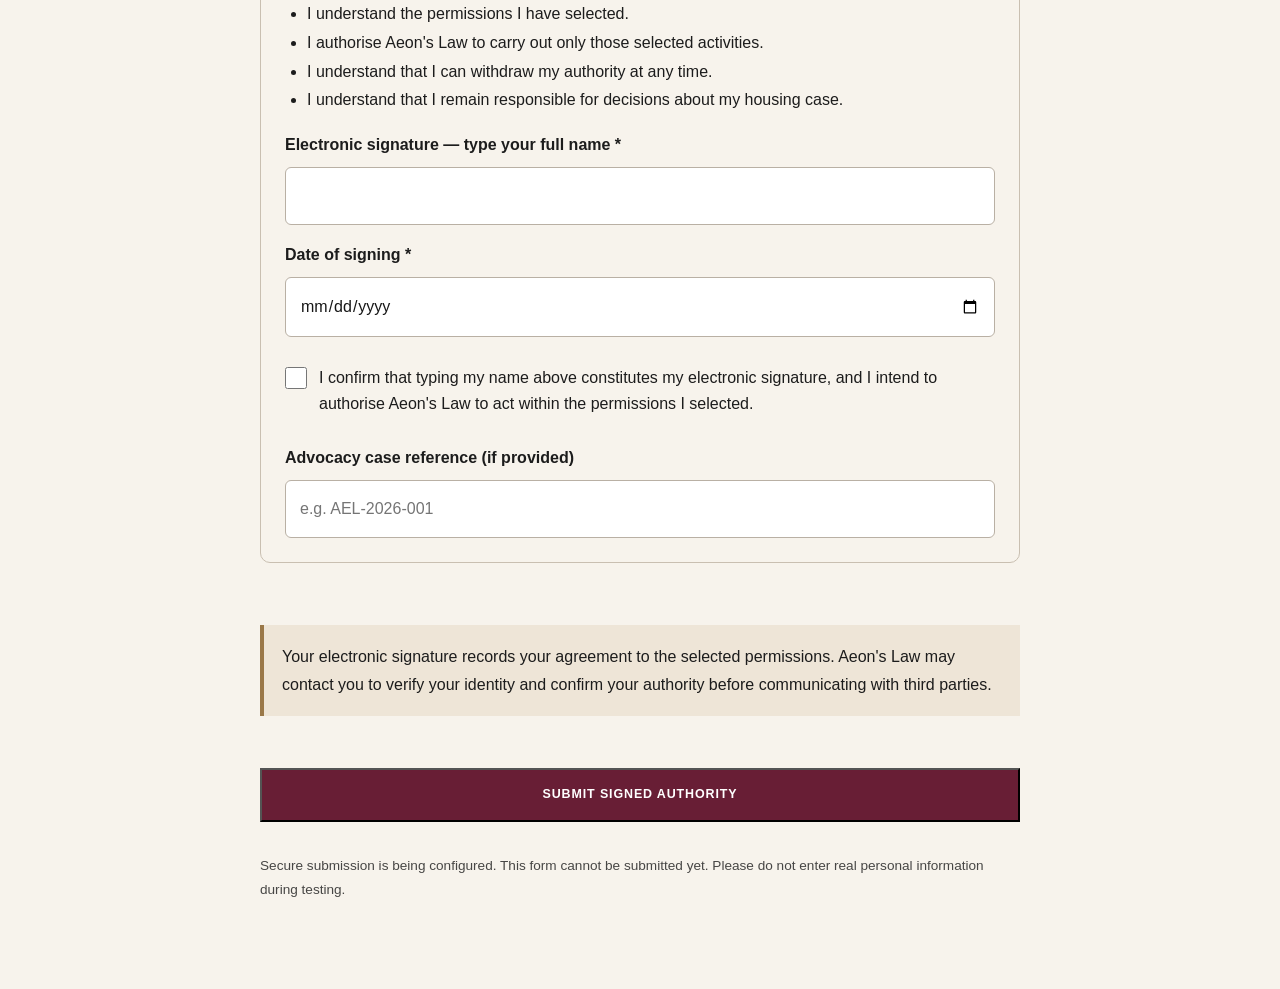
==== commit 3e1b752a: "Add files via upload" ====
--- a/advocacy-consent.html
+++ b/advocacy-consent.html
@@ -326,6 +326,19 @@
     value="1.0"
   >
 
+<label for="case-reference">
+  Advocacy case reference (if provided)
+</label>
+
+<input
+  type="text"
+  id="case-reference"
+  name="caseReference"
+  placeholder="e.g. AEL-2026-001"
+  autocomplete="off"
+>
+
+
 </fieldset>
 
 <p class="consent-notice">
@@ -339,7 +352,6 @@
 <button
   type="submit"
   class="button button-primary"
-  disabled
 >
   SUBMIT SIGNED AUTHORITY
 </button>
@@ -356,6 +368,67 @@
 
 </form>
 
+<script>
+  const consentForm = document.getElementById(
+    "advocacy-consent-form"
+  );
+
+  consentForm.addEventListener("submit", function(event) {
+
+    // Check electronic signature
+    const residentName = consentForm
+      .querySelector("#resident-name")
+      .value.trim().replace(/\s+/g, " ").toLowerCase();
+
+    const signatureName = consentForm
+      .querySelector("#signature-name")
+      .value.trim().replace(/\s+/g, " ").toLowerCase();
+
+    if (residentName !== signatureName) {
+      event.preventDefault();
+
+      alert(
+        "Your electronic signature must match your full legal name."
+      );
+
+      consentForm.querySelector("#signature-name").focus();
+      return;
+    }
+
+    // Check at least one permission is selected
+    const permissions = consentForm.querySelectorAll(
+      'input[name="permissions"]:checked'
+    );
+
+    if (permissions.length === 0) {
+      event.preventDefault();
+
+      alert(
+        "Please select at least one advocacy permission."
+      );
+
+      consentForm.querySelector(
+        ".consent-permissions"
+      ).scrollIntoView({
+        behavior: "smooth",
+        block: "center"
+      });
+
+      return;
+    }
+
+    // Prevent repeated submissions
+    const submitButton = consentForm.querySelector(
+      'button[type="submit"]'
+    );
+
+    submitButton.disabled = true;
+    submitButton.textContent = "SUBMITTING...";
+
+  });
+</script>
+
+
 
       </div>
     </section>
--- a/style.css
+++ b/style.css
@@ -1332,3 +1332,22 @@
   text-decoration: underline;
   text-underline-offset: 4px;
 }
+
+/* CONSENT FORM — SELECTED PERMISSIONS */
+
+.consent-form .consent-label:has(
+  input[name="permissions"]:checked
+) {
+  background: #eee5d7;
+  border-radius: 8px;
+  padding: 14px 12px;
+}
+
+.consent-form input[type="checkbox"] {
+  cursor: pointer;
+}
+
+.consent-form .consent-label:focus-within {
+  outline: 2px solid #9a7848;
+  outline-offset: 3px;
+}
